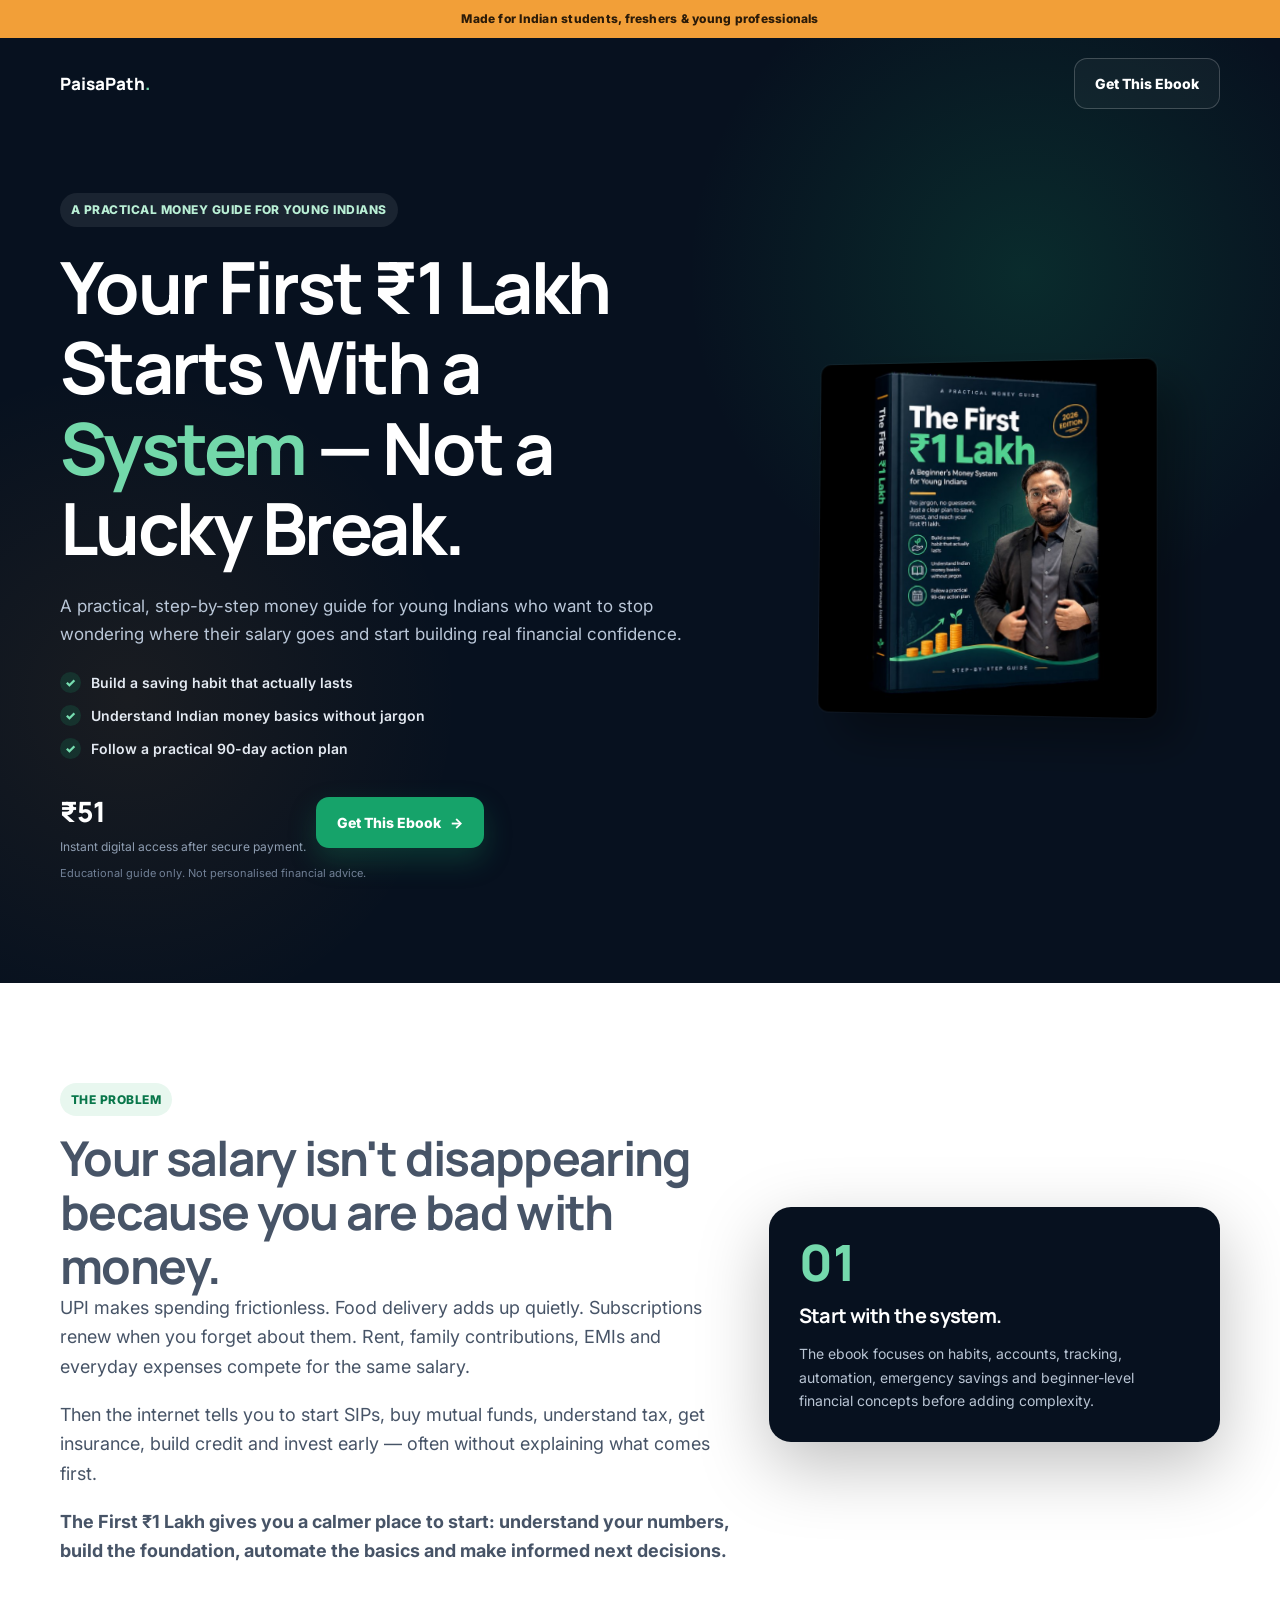
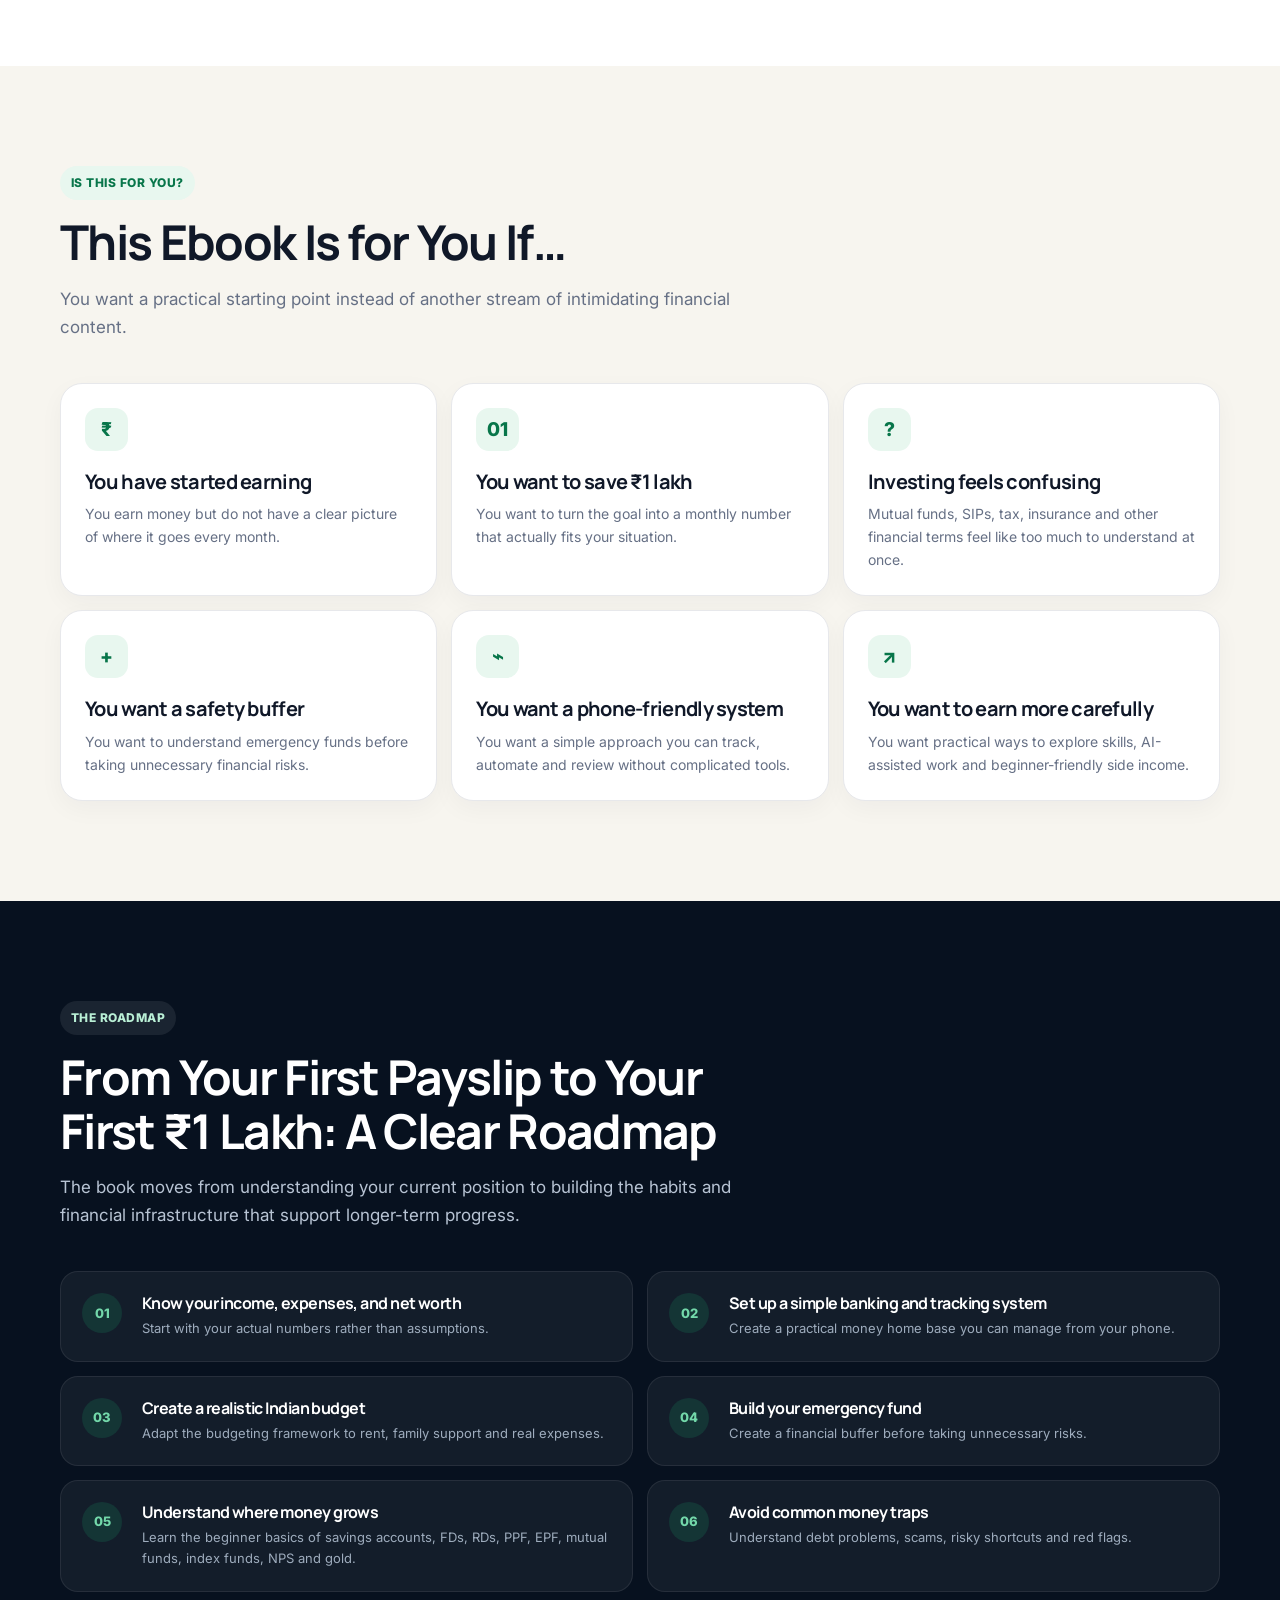
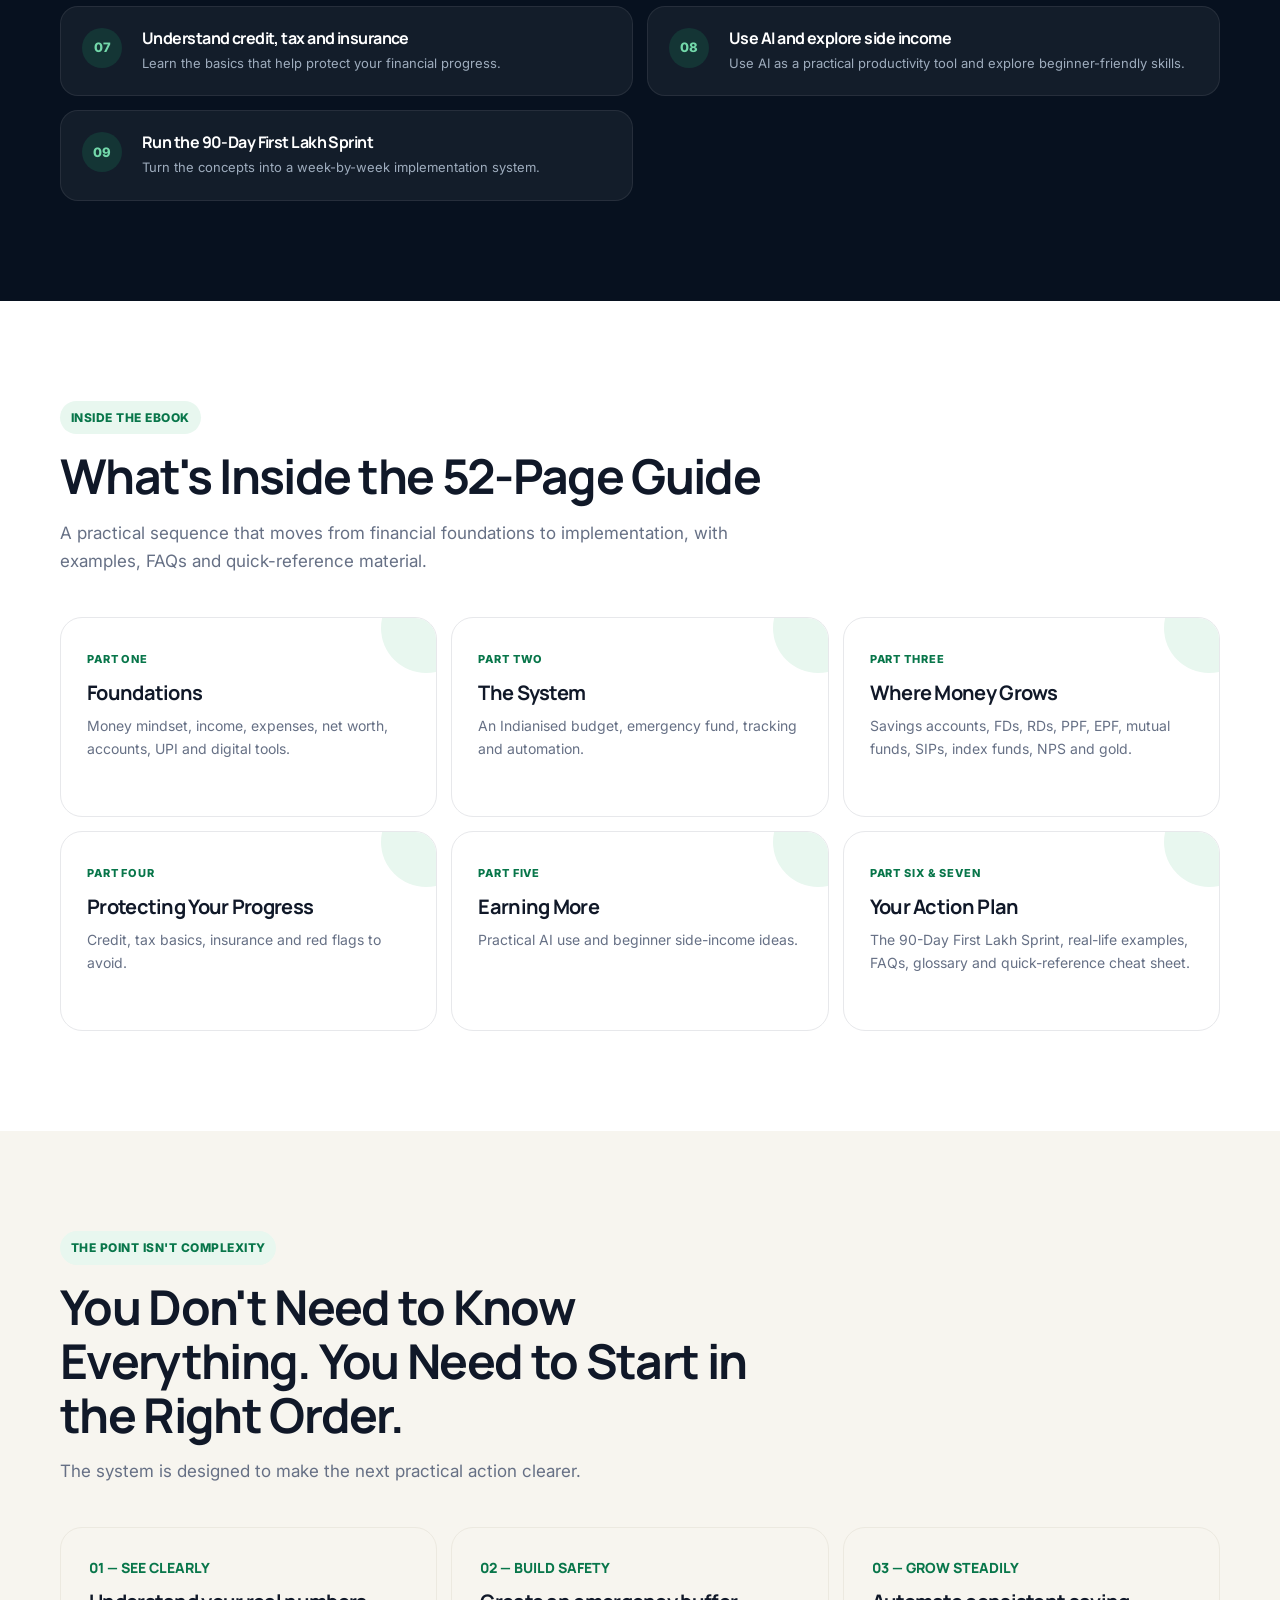
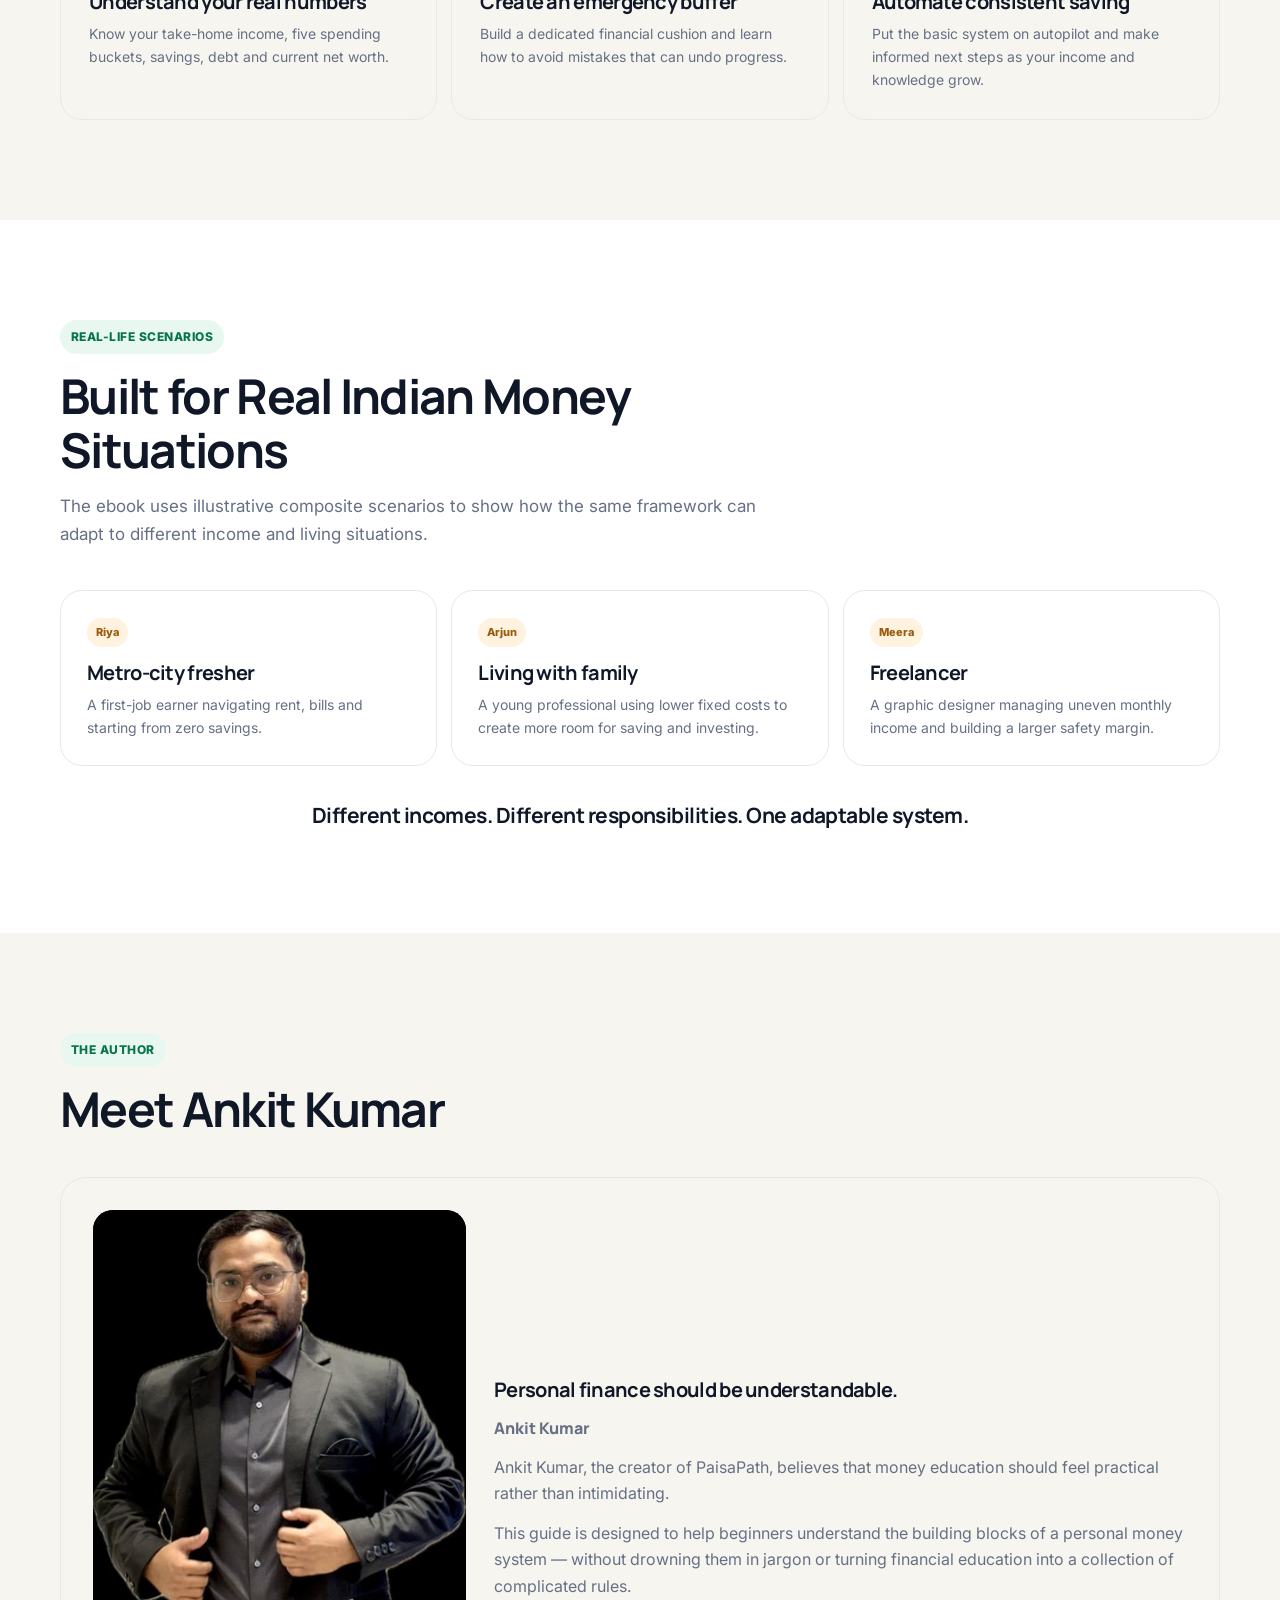
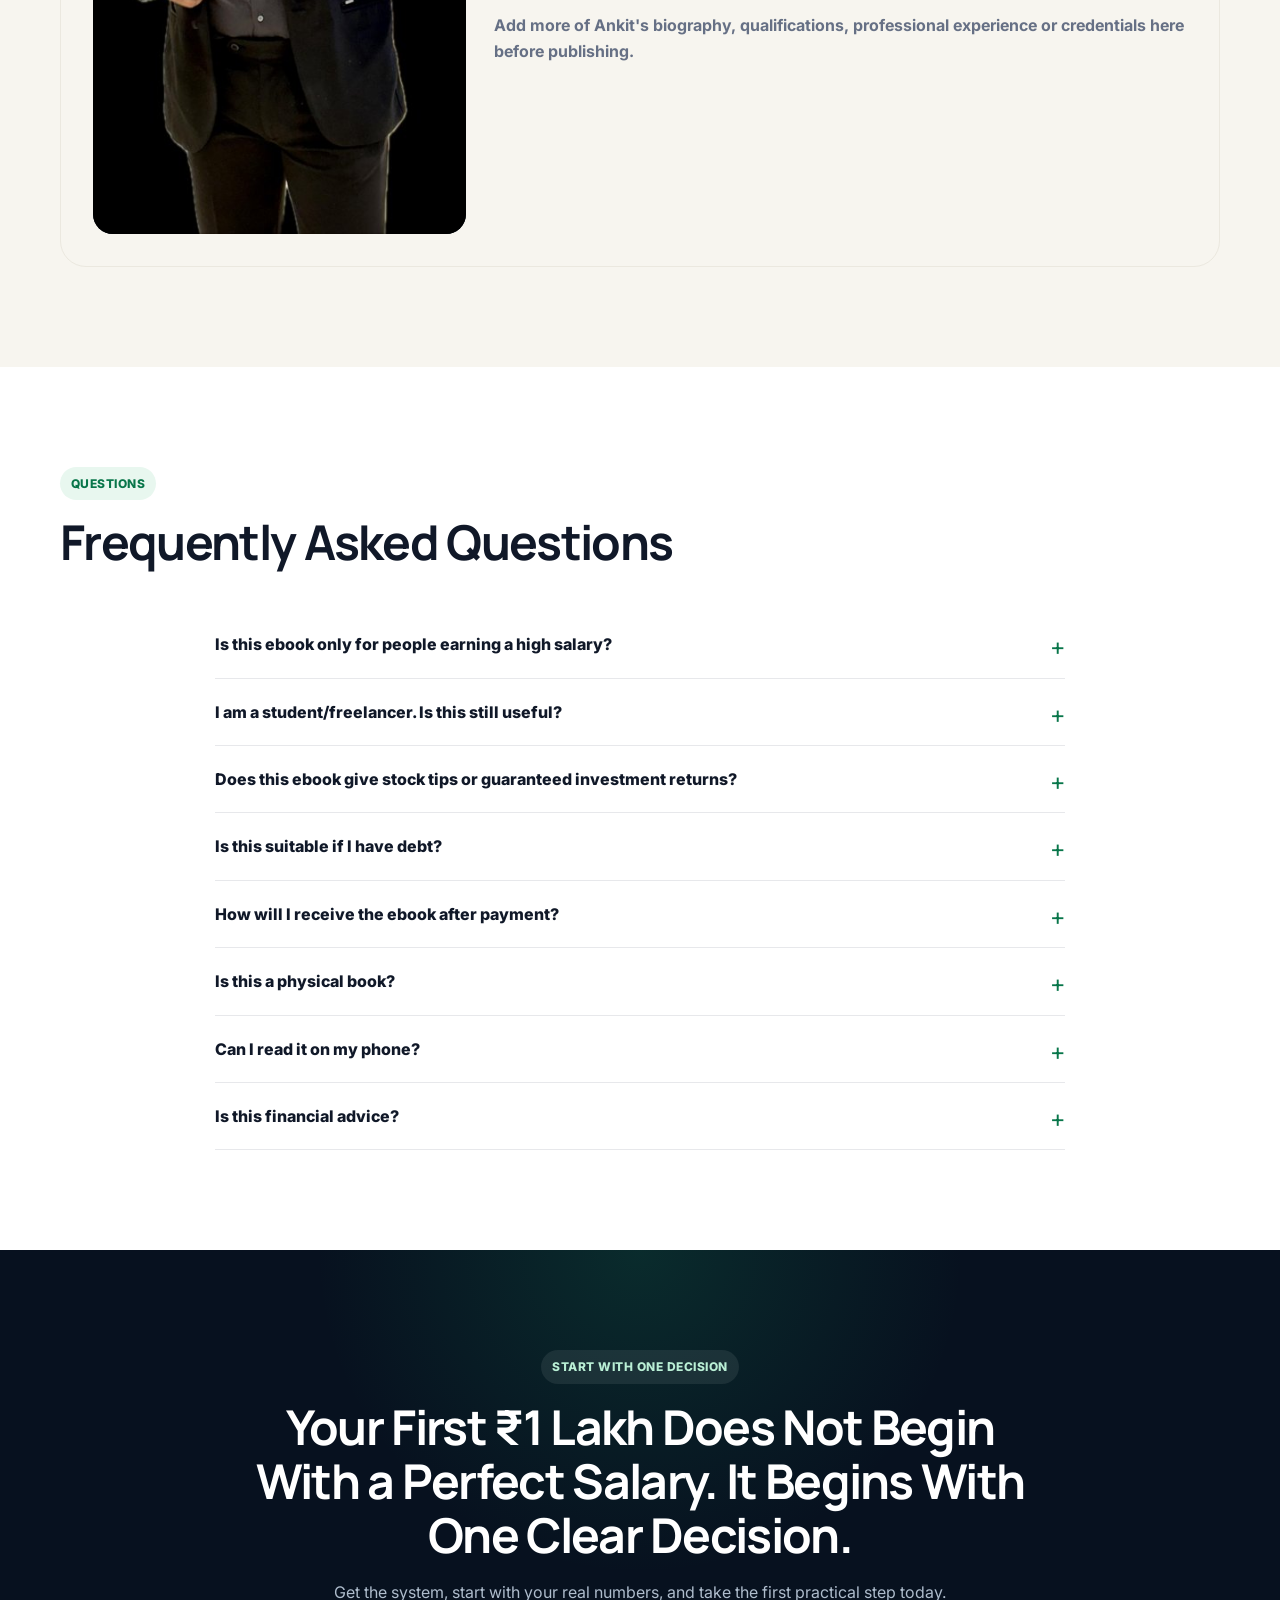
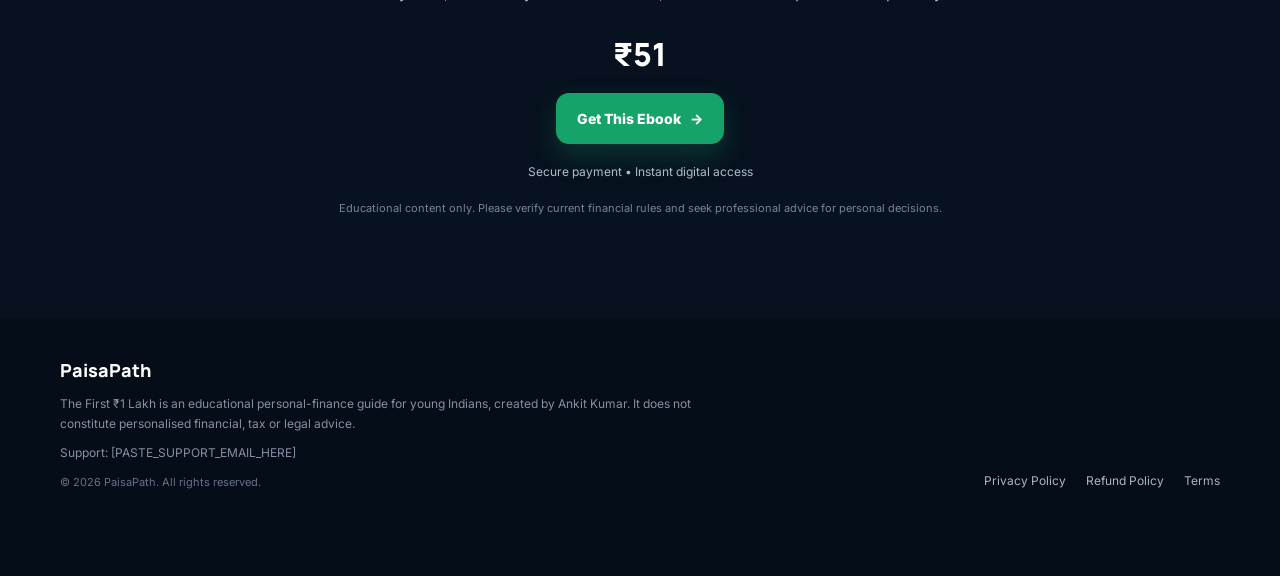
==== index.html @ a7ab6dfa "Add files via upload" ====
<!DOCTYPE html>
<html lang="en">
<head>
  <meta charset="UTF-8" />
  <meta
    name="viewport"
    content="width=device-width, initial-scale=1.0"
  />

  <title>The First ₹1 Lakh — A Beginner's Money System for Young Indians</title>

  <meta
    name="description"
    content="The First ₹1 Lakh is a practical beginner-friendly money guide for young Indians who want a clearer system for saving, investing, protecting and growing their money."
  />

  <meta name="theme-color" content="#07111f" />

  <!-- Google Fonts -->
  <link rel="preconnect" href="https://fonts.googleapis.com">
  <link rel="preconnect" href="https://fonts.gstatic.com" crossorigin>
  <link
    href="https://fonts.googleapis.com/css2?family=Inter:wght@400;500;600;700;800&family=Manrope:wght@600;700;800&display=swap"
    rel="stylesheet"
  />

  <style>
    :root {
      --navy: #07111f;
      --navy-2: #0c192b;
      --navy-3: #12233a;
      --ink: #101828;
      --muted: #667085;
      --soft: #f7f5ef;
      --white: #ffffff;
      --green: #16a36a;
      --green-dark: #08764a;
      --green-soft: #e8f7ef;
      --saffron: #f29f38;
      --saffron-soft: #fff2df;
      --border: #e7e8eb;
      --shadow: 0 18px 55px rgba(7, 17, 31, 0.12);
      --shadow-dark: 0 24px 70px rgba(0, 0, 0, 0.25);
      --radius: 22px;
      --max: 1160px;
    }

    * {
      box-sizing: border-box;
      margin: 0;
      padding: 0;
    }

    html {
      scroll-behavior: smooth;
    }

    body {
      font-family: "Inter", sans-serif;
      color: var(--ink);
      background: var(--white);
      line-height: 1.65;
      overflow-x: hidden;
    }

    img {
      max-width: 100%;
      display: block;
    }

    a {
      color: inherit;
      text-decoration: none;
    }

    button,
    a {
      -webkit-tap-highlight-color: transparent;
    }

    .container {
      width: min(calc(100% - 36px), var(--max));
      margin-inline: auto;
    }

    .section {
      padding: 76px 0;
    }

    .section-soft {
      background: var(--soft);
    }

    .section-dark {
      background: var(--navy);
      color: var(--white);
    }

    .eyebrow {
      display: inline-flex;
      align-items: center;
      gap: 8px;
      padding: 7px 11px;
      border-radius: 999px;
      background: var(--green-soft);
      color: var(--green-dark);
      font-size: 12px;
      font-weight: 800;
      letter-spacing: 0.04em;
      text-transform: uppercase;
    }

    .eyebrow-dark {
      background: rgba(255, 255, 255, 0.08);
      color: #b9efd5;
    }

    h1,
    h2,
    h3,
    h4 {
      font-family: "Manrope", sans-serif;
      letter-spacing: -0.035em;
      line-height: 1.12;
    }

    h2 {
      font-size: clamp(30px, 5vw, 48px);
      margin-top: 15px;
    }

    h3 {
      font-size: 20px;
    }

    .section-intro {
      max-width: 700px;
      margin-bottom: 42px;
    }

    .section-intro p {
      color: var(--muted);
      margin-top: 16px;
      font-size: 17px;
    }

    .dark-copy {
      color: #b8c4d4 !important;
    }

    /* Announcement */

    .announcement {
      background: var(--saffron);
      color: #2b1b09;
      text-align: center;
      padding: 9px 18px;
      font-size: 12px;
      font-weight: 800;
      letter-spacing: 0.02em;
    }

    /* Navigation */

    .nav {
      position: absolute;
      top: 38px;
      left: 0;
      width: 100%;
      z-index: 10;
      padding: 20px 0;
    }

    .nav-inner {
      display: flex;
      align-items: center;
      justify-content: space-between;
      gap: 20px;
    }

    .brand {
      color: white;
      font-family: "Manrope", sans-serif;
      font-weight: 800;
      font-size: 17px;
    }

    .brand span {
      color: #72d8aa;
    }

    .nav-cta {
      display: none;
    }

    /* Buttons */

    .btn {
      min-height: 50px;
      display: inline-flex;
      align-items: center;
      justify-content: center;
      gap: 9px;
      padding: 13px 20px;
      border-radius: 13px;
      border: 1px solid transparent;
      font-size: 14px;
      font-weight: 800;
      transition:
        transform 0.2s ease,
        box-shadow 0.2s ease,
        background 0.2s ease;
      cursor: pointer;
    }

    .btn:hover {
      transform: translateY(-2px);
    }

    .btn-primary {
      background: var(--green);
      color: white;
      box-shadow: 0 12px 28px rgba(22, 163, 106, 0.25);
    }

    .btn-primary:hover {
      background: #128e5c;
    }

    .btn-light {
      background: white;
      color: var(--navy);
    }

    .btn-light:hover {
      box-shadow: 0 12px 30px rgba(0, 0, 0, 0.12);
    }

    .btn-outline-light {
      border-color: rgba(255, 255, 255, 0.2);
      color: white;
      background: rgba(255, 255, 255, 0.04);
    }

    /* Hero */

    .hero {
      position: relative;
      overflow: hidden;
      background:
        radial-gradient(circle at 80% 25%, rgba(22, 163, 106, 0.18), transparent 27%),
        radial-gradient(circle at 10% 70%, rgba(242, 159, 56, 0.08), transparent 25%),
        var(--navy);
      color: white;
      padding: 132px 0 72px;
    }

    .hero-grid {
      display: grid;
      gap: 52px;
      align-items: center;
    }

    .hero-copy h1 {
      font-size: clamp(40px, 10vw, 72px);
      max-width: 760px;
      margin-top: 20px;
    }

    .hero-copy h1 span {
      color: #73d8aa;
    }

    .hero-sub {
      color: #bac7d8;
      font-size: 17px;
      max-width: 650px;
      margin: 23px 0;
    }

    .hero-bullets {
      display: grid;
      gap: 10px;
      margin: 22px 0 28px;
      list-style: none;
    }

    .hero-bullets li {
      display: flex;
      align-items: center;
      gap: 10px;
      color: #e4eaf2;
      font-size: 14px;
      font-weight: 600;
    }

    .check {
      width: 21px;
      height: 21px;
      flex: 0 0 21px;
      display: grid;
      place-items: center;
      border-radius: 50%;
      background: rgba(22, 163, 106, 0.18);
      color: #76ddb0;
      font-size: 12px;
      font-weight: 900;
    }

    .hero-action {
      display: flex;
      flex-direction: column;
      align-items: flex-start;
      gap: 10px;
    }

    .price {
      font-family: "Manrope", sans-serif;
      font-size: 28px;
      font-weight: 800;
      margin-bottom: 2px;
    }

    .trust {
      color: #8f9eb2;
      font-size: 12px;
    }

    .disclaimer-mini {
      color: #718096;
      font-size: 11px;
      margin-top: 8px;
    }

    /* Book */

    .book-wrap {
      display: flex;
      justify-content: center;
      perspective: 1200px;
    }

    .book-cover-img {
      width: min(300px, 74vw);
      border-radius: 10px;
      box-shadow:
        22px 25px 45px rgba(0, 0, 0, 0.35),
        0 0 0 1px rgba(255, 255, 255, 0.04);
      transform: rotateY(-8deg) rotateX(2deg);
    }

    /* Problem */

    .problem-grid {
      display: grid;
      gap: 32px;
    }

    .problem-copy {
      font-size: 18px;
      color: #475467;
    }

    .problem-copy p + p {
      margin-top: 18px;
    }

    .highlight-card {
      background: var(--navy);
      color: white;
      padding: 30px;
      border-radius: var(--radius);
      box-shadow: var(--shadow-dark);
    }

    .highlight-card .number {
      font-size: 50px;
      line-height: 1;
      font-family: "Manrope", sans-serif;
      color: #74d9ac;
      font-weight: 800;
    }

    .highlight-card p {
      color: #b9c5d4;
      margin-top: 15px;
      font-size: 14px;
    }

    /* Cards */

    .cards {
      display: grid;
      gap: 14px;
    }

    .card {
      background: white;
      border: 1px solid var(--border);
      border-radius: var(--radius);
      padding: 24px;
      box-shadow: 0 8px 25px rgba(16, 24, 40, 0.04);
    }

    .card-icon {
      width: 43px;
      height: 43px;
      display: grid;
      place-items: center;
      border-radius: 13px;
      background: var(--green-soft);
      color: var(--green-dark);
      font-size: 19px;
      font-weight: 800;
      margin-bottom: 20px;
    }

    .card p {
      color: var(--muted);
      margin-top: 9px;
      font-size: 14px;
    }

    /* Roadmap */

    .roadmap {
      position: relative;
      display: grid;
      gap: 14px;
    }

    .roadmap-item {
      position: relative;
      display: grid;
      grid-template-columns: 44px 1fr;
      gap: 16px;
      padding: 21px;
      background: rgba(255, 255, 255, 0.05);
      border: 1px solid rgba(255, 255, 255, 0.08);
      border-radius: 18px;
    }

    .roadmap-number {
      width: 40px;
      height: 40px;
      display: grid;
      place-items: center;
      border-radius: 50%;
      background: rgba(22, 163, 106, 0.18);
      color: #73d8aa;
      font-weight: 800;
      font-size: 13px;
    }

    .roadmap-item h3 {
      font-size: 16px;
      color: white;
      margin-top: 2px;
    }

    .roadmap-item p {
      color: #9eacbd;
      font-size: 13px;
      margin-top: 5px;
    }

    /* Inside ebook */

    .inside-grid {
      display: grid;
      gap: 14px;
    }

    .chapter-card {
      position: relative;
      overflow: hidden;
      background: white;
      border: 1px solid var(--border);
      padding: 26px;
      border-radius: var(--radius);
      min-height: 200px;
    }

    .chapter-card::before {
      content: "";
      position: absolute;
      width: 90px;
      height: 90px;
      right: -35px;
      top: -35px;
      border-radius: 50%;
      background: var(--green-soft);
    }

    .chapter-label {
      position: relative;
      color: var(--green-dark);
      font-size: 11px;
      font-weight: 800;
      text-transform: uppercase;
      letter-spacing: 0.08em;
    }

    .chapter-card h3 {
      position: relative;
      margin-top: 11px;
    }

    .chapter-card p {
      position: relative;
      color: var(--muted);
      font-size: 14px;
      margin-top: 10px;
    }

    /* Outcome */

    .outcomes {
      display: grid;
      gap: 14px;
    }

    .outcome {
      padding: 28px;
      border-radius: var(--radius);
      background: var(--soft);
      border: 1px solid #ece9e0;
    }

    .outcome-number {
      font-family: "Manrope", sans-serif;
      font-size: 14px;
      color: var(--green-dark);
      font-weight: 800;
    }

    .outcome h3 {
      margin-top: 12px;
    }

    .outcome p {
      color: var(--muted);
      font-size: 14px;
      margin-top: 8px;
    }

    /* Scenarios */

    .scenario-grid {
      display: grid;
      gap: 14px;
    }

    .scenario {
      border: 1px solid var(--border);
      border-radius: var(--radius);
      padding: 26px;
      background: white;
    }

    .scenario-tag {
      display: inline-block;
      background: var(--saffron-soft);
      color: #9b5b0d;
      padding: 5px 9px;
      border-radius: 999px;
      font-size: 11px;
      font-weight: 800;
    }

    .scenario h3 {
      margin-top: 15px;
    }

    .scenario p {
      color: var(--muted);
      font-size: 14px;
      margin-top: 9px;
    }

    .scenario-note {
      margin-top: 32px;
      text-align: center;
      font-family: "Manrope", sans-serif;
      font-size: 21px;
      font-weight: 700;
      letter-spacing: -0.025em;
    }

    /* Author */

    .author-box {
      display: grid;
      gap: 28px;
      padding: 32px;
      border-radius: 26px;
      background: var(--soft);
      border: 1px solid #ebe8df;
    }

    .author-photo-wrap {
      min-height: 210px;
      border-radius: 20px;
      overflow: hidden;
      background: var(--navy);
      display: flex;
      align-items: flex-end;
      justify-content: center;
    }

    .author-photo-wrap img {
      width: 100%;
      height: 100%;
      object-fit: cover;
      object-position: top center;
    }

    .author-copy p {
      color: var(--muted);
      margin-top: 13px;
    }

    .author-name {
      font-family: "Manrope", sans-serif;
      font-weight: 800;
      color: var(--ink);
      margin-top: 4px;
    }

    /* FAQ */

    .faq {
      max-width: 850px;
      margin-inline: auto;
    }

    details {
      border-bottom: 1px solid var(--border);
      padding: 20px 0;
    }

    summary {
      cursor: pointer;
      list-style: none;
      font-weight: 800;
      padding-right: 30px;
      position: relative;
    }

    summary::-webkit-details-marker {
      display: none;
    }

    summary::after {
      content: "+";
      position: absolute;
      right: 0;
      top: -4px;
      font-size: 24px;
      color: var(--green-dark);
      font-weight: 400;
    }

    details[open] summary::after {
      content: "−";
    }

    details p {
      color: var(--muted);
      font-size: 14px;
      padding-top: 11px;
      max-width: 750px;
    }

    /* CTA */

    .final-cta {
      text-align: center;
      background:
        radial-gradient(circle at 50% 0%, rgba(22, 163, 106, 0.18), transparent 35%),
        var(--navy);
      color: white;
    }

    .final-cta h2 {
      max-width: 800px;
      margin: 16px auto 0;
    }

    .final-cta p {
      max-width: 650px;
      margin: 18px auto;
      color: #aebccc;
    }

    .final-price {
      font-family: "Manrope", sans-serif;
      font-size: 32px;
      font-weight: 800;
      margin: 22px 0 12px;
    }

    .final-disclaimer {
      max-width: 620px;
      margin: 14px auto 0 !important;
      font-size: 11px !important;
      color: #75869a !important;
    }

    /* Footer */

    footer {
      background: #050d18;
      color: white;
      padding: 38px 0 85px;
    }

    .footer-grid {
      display: grid;
      gap: 25px;
    }

    .footer-brand {
      font-family: "Manrope", sans-serif;
      font-weight: 800;
      font-size: 18px;
    }

    .footer-text {
      color: #8391a2;
      font-size: 12px;
      max-width: 650px;
      margin-top: 9px;
    }

    .footer-links {
      display: flex;
      flex-wrap: wrap;
      gap: 14px 20px;
      font-size: 12px;
      color: #a9b5c3;
    }

    .footer-links a:hover {
      color: white;
    }

    .copyright {
      color: #657386;
      font-size: 11px;
      margin-top: 10px;
    }

    /* Sticky mobile CTA */

    .mobile-cta {
      position: fixed;
      left: 12px;
      right: 12px;
      bottom: 12px;
      z-index: 100;
      display: block;
      padding: 12px;
      background: rgba(7, 17, 31, 0.92);
      backdrop-filter: blur(14px);
      border: 1px solid rgba(255,255,255,0.1);
      border-radius: 17px;
    }

    .mobile-cta .btn {
      width: 100%;
    }

    /* Reveal */

    .reveal {
      opacity: 0;
      transform: translateY(18px);
      transition:
        opacity 0.6s ease,
        transform 0.6s ease;
    }

    .reveal.visible {
      opacity: 1;
      transform: translateY(0);
    }

    /* Desktop */

    @media (min-width: 700px) {
      .container {
        width: min(calc(100% - 64px), var(--max));
      }

      .section {
        padding: 100px 0;
      }

      .nav-cta {
        display: inline-flex;
      }

      .hero {
        padding: 155px 0 100px;
      }

      .hero-grid {
        grid-template-columns: 1.15fr 0.85fr;
      }

      .hero-action {
        flex-direction: row;
        align-items: center;
        flex-wrap: wrap;
      }

      .book-cover-img {
        width: 340px;
      }

      .problem-grid {
        grid-template-columns: 1.2fr 0.8fr;
        align-items: center;
      }

      .cards {
        grid-template-columns: repeat(2, 1fr);
      }

      .roadmap {
        grid-template-columns: repeat(2, 1fr);
      }

      .inside-grid {
        grid-template-columns: repeat(2, 1fr);
      }

      .outcomes {
        grid-template-columns: repeat(3, 1fr);
      }

      .scenario-grid {
        grid-template-columns: repeat(3, 1fr);
      }

      .author-box {
        grid-template-columns: 0.7fr 1.3fr;
        align-items: center;
      }

      .footer-grid {
        grid-template-columns: 1fr auto;
        align-items: end;
      }

      .mobile-cta {
        display: none;
      }
    }

    @media (min-width: 1000px) {
      .cards {
        grid-template-columns: repeat(3, 1fr);
      }

      .inside-grid {
        grid-template-columns: repeat(3, 1fr);
      }

      .roadmap {
        grid-template-columns: repeat(2, 1fr);
      }
    }

    @media (prefers-reduced-motion: reduce) {
      html {
        scroll-behavior: auto;
      }

      .reveal {
        opacity: 1;
        transform: none;
        transition: none;
      }

      .btn {
        transition: none;
      }
    }
  </style>
</head>

<body>

  <!-- =========================================================
       IMPORTANT PLACEHOLDERS TO REPLACE BEFORE PUBLISHING

       PAYMENT URL:
       [PASTE_PAYMENT_GATEWAY_LINK_HERE]

       SECURE EBOOK DOWNLOAD URL:
       [PASTE_SECURE_EBOOK_DOWNLOAD_LINK_HERE]

       SUPPORT EMAIL:
       [PASTE_SUPPORT_EMAIL_HERE]

       THANK-YOU PAGE URL:
       [PASTE_YOUR_THANK_YOU_PAGE_URL_HERE]

       Configure the payment gateway's successful-payment redirect
       to [PASTE_YOUR_THANK_YOU_PAGE_URL_HERE].
       ========================================================= -->

  <!-- Announcement -->
  <div class="announcement">
    Made for Indian students, freshers &amp; young professionals
  </div>

  <!-- Navigation -->
  <nav class="nav">
    <div class="container nav-inner">
      <a href="#" class="brand">
        PaisaPath<span>.</span>
      </a>

      <!-- Same-tab payment link -->
      <a
        class="btn btn-outline-light nav-cta"
        href="[PASTE_PAYMENT_GATEWAY_LINK_HERE]"
      >
        Get This Ebook
      </a>
    </div>
  </nav>

  <!-- HERO -->
  <header class="hero">
    <div class="container hero-grid">

      <div class="hero-copy reveal">
        <span class="eyebrow eyebrow-dark">
          A practical money guide for young Indians
        </span>

        <h1>
          Your First ₹1 Lakh Starts With a
          <span>System</span> — Not a Lucky Break.
        </h1>

        <p class="hero-sub">
          A practical, step-by-step money guide for young Indians who want
          to stop wondering where their salary goes and start building real
          financial confidence.
        </p>

        <ul class="hero-bullets">
          <li>
            <span class="check">✓</span>
            Build a saving habit that actually lasts
          </li>
          <li>
            <span class="check">✓</span>
            Understand Indian money basics without jargon
          </li>
          <li>
            <span class="check">✓</span>
            Follow a practical 90-day action plan
          </li>
        </ul>

        <div class="hero-action">
          <div>
            <div class="price">₹51</div>
            <div class="trust">Instant digital access after secure payment.</div>
          </div>

          <!-- PAYMENT CTA -->
          <a
            class="btn btn-primary"
            href="[PASTE_PAYMENT_GATEWAY_LINK_HERE]"
          >
            Get This Ebook
            <span>→</span>
          </a>
        </div>

        <p class="disclaimer-mini">
          Educational guide only. Not personalised financial advice.
        </p>
      </div>

      <!-- BOOK COVER IMAGE -->
      <div class="book-wrap reveal">
        <img
          class="book-cover-img"
          src="[data-uri]"
          alt="The First ₹1 Lakh — A Beginner's Money System for Young Indians, book cover by Ankit Kumar"
        />
      </div>

    </div>
  </header>

  <!-- PROBLEM -->
  <section class="section">
    <div class="container problem-grid">

      <div class="problem-copy reveal">
        <span class="eyebrow">The problem</span>

        <h2>
          Your salary isn't disappearing because you are bad with money.
        </h2>

        <p>
          UPI makes spending frictionless. Food delivery adds up quietly.
          Subscriptions renew when you forget about them. Rent, family
          contributions, EMIs and everyday expenses compete for the same
          salary.
        </p>

        <p>
          Then the internet tells you to start SIPs, buy mutual funds,
          understand tax, get insurance, build credit and invest early —
          often without explaining what comes first.
        </p>

        <p>
          <strong>
            The First ₹1 Lakh gives you a calmer place to start:
            understand your numbers, build the foundation, automate the
            basics and make informed next decisions.
          </strong>
        </p>
      </div>

      <div class="highlight-card reveal">
        <div class="number">01</div>
        <h3 style="margin-top:18px;">
          Start with the system.
        </h3>
        <p>
          The ebook focuses on habits, accounts, tracking, automation,
          emergency savings and beginner-level financial concepts before
          adding complexity.
        </p>
      </div>

    </div>
  </section>

  <!-- THIS EBOOK IS FOR YOU -->
  <section class="section section-soft">
    <div class="container">

      <div class="section-intro reveal">
        <span class="eyebrow">Is this for you?</span>
        <h2>This Ebook Is for You If…</h2>
        <p>
          You want a practical starting point instead of another stream of
          intimidating financial content.
        </p>
      </div>

      <div class="cards">

        <article class="card reveal">
          <div class="card-icon">₹</div>
          <h3>You have started earning</h3>
          <p>
            You earn money but do not have a clear picture of where it goes
            every month.
          </p>
        </article>

        <article class="card reveal">
          <div class="card-icon">01</div>
          <h3>You want to save ₹1 lakh</h3>
          <p>
            You want to turn the goal into a monthly number that actually
            fits your situation.
          </p>
        </article>

        <article class="card reveal">
          <div class="card-icon">?</div>
          <h3>Investing feels confusing</h3>
          <p>
            Mutual funds, SIPs, tax, insurance and other financial terms
            feel like too much to understand at once.
          </p>
        </article>

        <article class="card reveal">
          <div class="card-icon">+</div>
          <h3>You want a safety buffer</h3>
          <p>
            You want to understand emergency funds before taking unnecessary
            financial risks.
          </p>
        </article>

        <article class="card reveal">
          <div class="card-icon">⌁</div>
          <h3>You want a phone-friendly system</h3>
          <p>
            You want a simple approach you can track, automate and review
            without complicated tools.
          </p>
        </article>

        <article class="card reveal">
          <div class="card-icon">↗</div>
          <h3>You want to earn more carefully</h3>
          <p>
            You want practical ways to explore skills, AI-assisted work and
            beginner-friendly side income.
          </p>
        </article>

      </div>
    </div>
  </section>

  <!-- ROADMAP -->
  <section class="section section-dark">
    <div class="container">

      <div class="section-intro reveal">
        <span class="eyebrow eyebrow-dark">The roadmap</span>

        <h2>
          From Your First Payslip to Your First ₹1 Lakh:
          A Clear Roadmap
        </h2>

        <p class="dark-copy">
          The book moves from understanding your current position to
          building the habits and financial infrastructure that support
          longer-term progress.
        </p>
      </div>

      <div class="roadmap">

        <article class="roadmap-item reveal">
          <div class="roadmap-number">01</div>
          <div>
            <h3>Know your income, expenses, and net worth</h3>
            <p>Start with your actual numbers rather than assumptions.</p>
          </div>
        </article>

        <article class="roadmap-item reveal">
          <div class="roadmap-number">02</div>
          <div>
            <h3>Set up a simple banking and tracking system</h3>
            <p>Create a practical money home base you can manage from your phone.</p>
          </div>
        </article>

        <article class="roadmap-item reveal">
          <div class="roadmap-number">03</div>
          <div>
            <h3>Create a realistic Indian budget</h3>
            <p>Adapt the budgeting framework to rent, family support and real expenses.</p>
          </div>
        </article>

        <article class="roadmap-item reveal">
          <div class="roadmap-number">04</div>
          <div>
            <h3>Build your emergency fund</h3>
            <p>Create a financial buffer before taking unnecessary risks.</p>
          </div>
        </article>

        <article class="roadmap-item reveal">
          <div class="roadmap-number">05</div>
          <div>
            <h3>Understand where money grows</h3>
            <p>
              Learn the beginner basics of savings accounts, FDs, RDs,
              PPF, EPF, mutual funds, index funds, NPS and gold.
            </p>
          </div>
        </article>

        <article class="roadmap-item reveal">
          <div class="roadmap-number">06</div>
          <div>
            <h3>Avoid common money traps</h3>
            <p>Understand debt problems, scams, risky shortcuts and red flags.</p>
          </div>
        </article>

        <article class="roadmap-item reveal">
          <div class="roadmap-number">07</div>
          <div>
            <h3>Understand credit, tax and insurance</h3>
            <p>Learn the basics that help protect your financial progress.</p>
          </div>
        </article>

        <article class="roadmap-item reveal">
          <div class="roadmap-number">08</div>
          <div>
            <h3>Use AI and explore side income</h3>
            <p>Use AI as a practical productivity tool and explore beginner-friendly skills.</p>
          </div>
        </article>

        <article class="roadmap-item reveal">
          <div class="roadmap-number">09</div>
          <div>
            <h3>Run the 90-Day First Lakh Sprint</h3>
            <p>Turn the concepts into a week-by-week implementation system.</p>
          </div>
        </article>

      </div>
    </div>
  </section>

  <!-- INSIDE -->
  <section class="section">
    <div class="container">

      <div class="section-intro reveal">
        <span class="eyebrow">Inside the ebook</span>
        <h2>What's Inside the 52-Page Guide</h2>
        <p>
          A practical sequence that moves from financial foundations to
          implementation, with examples, FAQs and quick-reference material.
        </p>
      </div>

      <div class="inside-grid">

        <article class="chapter-card reveal">
          <span class="chapter-label">Part One</span>
          <h3>Foundations</h3>
          <p>
            Money mindset, income, expenses, net worth, accounts, UPI and
            digital tools.
          </p>
        </article>

        <article class="chapter-card reveal">
          <span class="chapter-label">Part Two</span>
          <h3>The System</h3>
          <p>
            An Indianised budget, emergency fund, tracking and automation.
          </p>
        </article>

        <article class="chapter-card reveal">
          <span class="chapter-label">Part Three</span>
          <h3>Where Money Grows</h3>
          <p>
            Savings accounts, FDs, RDs, PPF, EPF, mutual funds, SIPs,
            index funds, NPS and gold.
          </p>
        </article>

        <article class="chapter-card reveal">
          <span class="chapter-label">Part Four</span>
          <h3>Protecting Your Progress</h3>
          <p>
            Credit, tax basics, insurance and red flags to avoid.
          </p>
        </article>

        <article class="chapter-card reveal">
          <span class="chapter-label">Part Five</span>
          <h3>Earning More</h3>
          <p>
            Practical AI use and beginner side-income ideas.
          </p>
        </article>

        <article class="chapter-card reveal">
          <span class="chapter-label">Part Six &amp; Seven</span>
          <h3>Your Action Plan</h3>
          <p>
            The 90-Day First Lakh Sprint, real-life examples, FAQs,
            glossary and quick-reference cheat sheet.
          </p>
        </article>

      </div>
    </div>
  </section>

  <!-- OUTCOMES -->
  <section class="section section-soft">
    <div class="container">

      <div class="section-intro reveal">
        <span class="eyebrow">The point isn't complexity</span>

        <h2>
          You Don't Need to Know Everything.
          You Need to Start in the Right Order.
        </h2>

        <p>
          The system is designed to make the next practical action clearer.
        </p>
      </div>

      <div class="outcomes">

        <article class="outcome reveal">
          <div class="outcome-number">01 — SEE CLEARLY</div>
          <h3>Understand your real numbers</h3>
          <p>
            Know your take-home income, five spending buckets, savings,
            debt and current net worth.
          </p>
        </article>

        <article class="outcome reveal">
          <div class="outcome-number">02 — BUILD SAFETY</div>
          <h3>Create an emergency buffer</h3>
          <p>
            Build a dedicated financial cushion and learn how to avoid
            mistakes that can undo progress.
          </p>
        </article>

        <article class="outcome reveal">
          <div class="outcome-number">03 — GROW STEADILY</div>
          <h3>Automate consistent saving</h3>
          <p>
            Put the basic system on autopilot and make informed next steps
            as your income and knowledge grow.
          </p>
        </article>

      </div>
    </div>
  </section>

  <!-- SCENARIOS -->
  <section class="section">
    <div class="container">

      <div class="section-intro reveal">
        <span class="eyebrow">Real-life scenarios</span>

        <h2>Built for Real Indian Money Situations</h2>

        <p>
          The ebook uses illustrative composite scenarios to show how the
          same framework can adapt to different income and living situations.
        </p>
      </div>

      <div class="scenario-grid">

        <article class="scenario reveal">
          <span class="scenario-tag">Riya</span>
          <h3>Metro-city fresher</h3>
          <p>
            A first-job earner navigating rent, bills and starting from
            zero savings.
          </p>
        </article>

        <article class="scenario reveal">
          <span class="scenario-tag">Arjun</span>
          <h3>Living with family</h3>
          <p>
            A young professional using lower fixed costs to create more
            room for saving and investing.
          </p>
        </article>

        <article class="scenario reveal">
          <span class="scenario-tag">Meera</span>
          <h3>Freelancer</h3>
          <p>
            A graphic designer managing uneven monthly income and building
            a larger safety margin.
          </p>
        </article>

      </div>

      <p class="scenario-note reveal">
        Different incomes. Different responsibilities. One adaptable system.
      </p>

    </div>
  </section>

  <!-- AUTHOR -->
  <section class="section section-soft">
    <div class="container">

      <div class="section-intro reveal">
        <span class="eyebrow">The author</span>
        <h2>Meet Ankit Kumar</h2>
      </div>

      <div class="author-box reveal">

        <div class="author-photo-wrap">
          <img
            src="[data-uri]"
            alt="Ankit Kumar, author of The First ₹1 Lakh"
          />
        </div>

        <div class="author-copy">
          <h3>Personal finance should be understandable.</h3>

          <p class="author-name">Ankit Kumar</p>

          <p>
            Ankit Kumar, the creator of PaisaPath, believes that money
            education should feel practical rather than intimidating.
          </p>

          <p>
            This guide is designed to help beginners understand the
            building blocks of a personal money system — without drowning
            them in jargon or turning financial education into a collection
            of complicated rules.
          </p>

          <p>
            <strong>
              Add more of Ankit's biography, qualifications,
              professional experience or credentials here before publishing.
            </strong>
          </p>
        </div>

      </div>
    </div>
  </section>

  <!-- FAQ -->
  <section class="section">
    <div class="container">

      <div class="section-intro reveal">
        <span class="eyebrow">Questions</span>
        <h2>Frequently Asked Questions</h2>
      </div>

      <div class="faq">

        <details class="reveal">
          <summary>
            Is this ebook only for people earning a high salary?
          </summary>
          <p>
            No. The framework is designed around your actual income and
            circumstances. The book uses different examples and explains
            that the amounts are illustrative rather than mandatory.
          </p>
        </details>

        <details class="reveal">
          <summary>
            I am a student/freelancer. Is this still useful?
          </summary>
          <p>
            Yes. The guide covers variable income and situations where you
            are still building your financial foundation. Freelancers are
            specifically addressed in the emergency-fund and worked-example
            sections.
          </p>
        </details>

        <details class="reveal">
          <summary>
            Does this ebook give stock tips or guaranteed investment returns?
          </summary>
          <p>
            No. It is not a stock-tipping or guaranteed-return product.
            It explains financial concepts and common beginner options at
            an educational level. Investment returns are not guaranteed.
          </p>
        </details>

        <details class="reveal">
          <summary>
            Is this suitable if I have debt?
          </summary>
          <p>
            The book discusses debt, credit-card traps and prioritising
            high-interest debt. Your own repayment and investment decisions
            depend on your specific circumstances, interest rates and tax
            position.
          </p>
        </details>

        <details class="reveal">
          <summary>
            How will I receive the ebook after payment?
          </summary>
          <p>
            After successful payment, you will be automatically redirected
            to a thank-you page with your ebook download link.
          </p>
        </details>

        <details class="reveal">
          <summary>
            Is this a physical book?
          </summary>
          <p>
            No. This is a digital ebook. No physical copy will be shipped.
          </p>
        </details>

        <details class="reveal">
          <summary>
            Can I read it on my phone?
          </summary>
          <p>
            Yes. The ebook is provided digitally and can be saved to a
            phone, tablet or computer.
          </p>
        </details>

        <details class="reveal">
          <summary>
            Is this financial advice?
          </summary>
          <p>
            No. This ebook is educational content, not personalised
            financial, tax or legal advice. Financial rules, rates and
            scheme details can change. Verify current information through
            official sources and consult a qualified professional for
            decisions specific to your circumstances.
          </p>
        </details>

      </div>
    </div>
  </section>

  <!-- FINAL CTA -->
  <section class="section final-cta">
    <div class="container reveal">

      <span class="eyebrow eyebrow-dark">
        Start with one decision
      </span>

      <h2>
        Your First ₹1 Lakh Does Not Begin With a Perfect Salary.
        It Begins With One Clear Decision.
      </h2>

      <p>
        Get the system, start with your real numbers, and take the first
        practical step today.
      </p>

      <div class="final-price">
        ₹51
      </div>

      <!-- PAYMENT CTA -->
      <a
        class="btn btn-primary"
        href="[PASTE_PAYMENT_GATEWAY_LINK_HERE]"
      >
        Get This Ebook
        <span>→</span>
      </a>

      <p class="trust">
        Secure payment • Instant digital access
      </p>

      <p class="final-disclaimer">
        Educational content only. Please verify current financial rules
        and seek professional advice for personal decisions.
      </p>

    </div>
  </section>

  <!-- FOOTER -->
  <footer>
    <div class="container footer-grid">

      <div>
        <div class="footer-brand">
          PaisaPath
        </div>

        <p class="footer-text">
          The First ₹1 Lakh is an educational personal-finance guide for
          young Indians, created by Ankit Kumar. It does not constitute
          personalised financial, tax or legal advice.
        </p>

        <p class="footer-text">
          Support:
          <a href="mailto:[PASTE_SUPPORT_EMAIL_HERE]">
            [PASTE_SUPPORT_EMAIL_HERE]
          </a>
        </p>

        <p class="copyright">
          © <span id="year"></span> PaisaPath. All rights reserved.
        </p>
      </div>

      <div class="footer-links">
        <!-- Replace # with your actual policy URLs -->
        <a href="#">Privacy Policy</a>
        <a href="#">Refund Policy</a>
        <a href="#">Terms</a>
      </div>

    </div>
  </footer>

  <!-- Sticky mobile CTA -->
  <div class="mobile-cta">
    <!-- PAYMENT CTA -->
    <a
      class="btn btn-primary"
      href="[PASTE_PAYMENT_GATEWAY_LINK_HERE]"
    >
      Get This Ebook
      <span>→</span>
    </a>
  </div>

  <script>
    /*
      Minimal JavaScript:
      1. Current copyright year
      2. Lightweight scroll-reveal animation
    */

    document.getElementById("year").textContent =
      new Date().getFullYear();

    const revealElements =
      document.querySelectorAll(".reveal");

    if ("IntersectionObserver" in window) {
      const observer = new IntersectionObserver(
        (entries, obs) => {
          entries.forEach((entry) => {
            if (entry.isIntersecting) {
              entry.target.classList.add("visible");
              obs.unobserve(entry.target);
            }
          });
        },
        {
          threshold: 0.08,
          rootMargin: "0px 0px -30px 0px"
        }
      );

      revealElements.forEach((element) => {
        observer.observe(element);
      });
    } else {
      revealElements.forEach((element) => {
        element.classList.add("visible");
      });
    }
  </script>

</body>
</html>
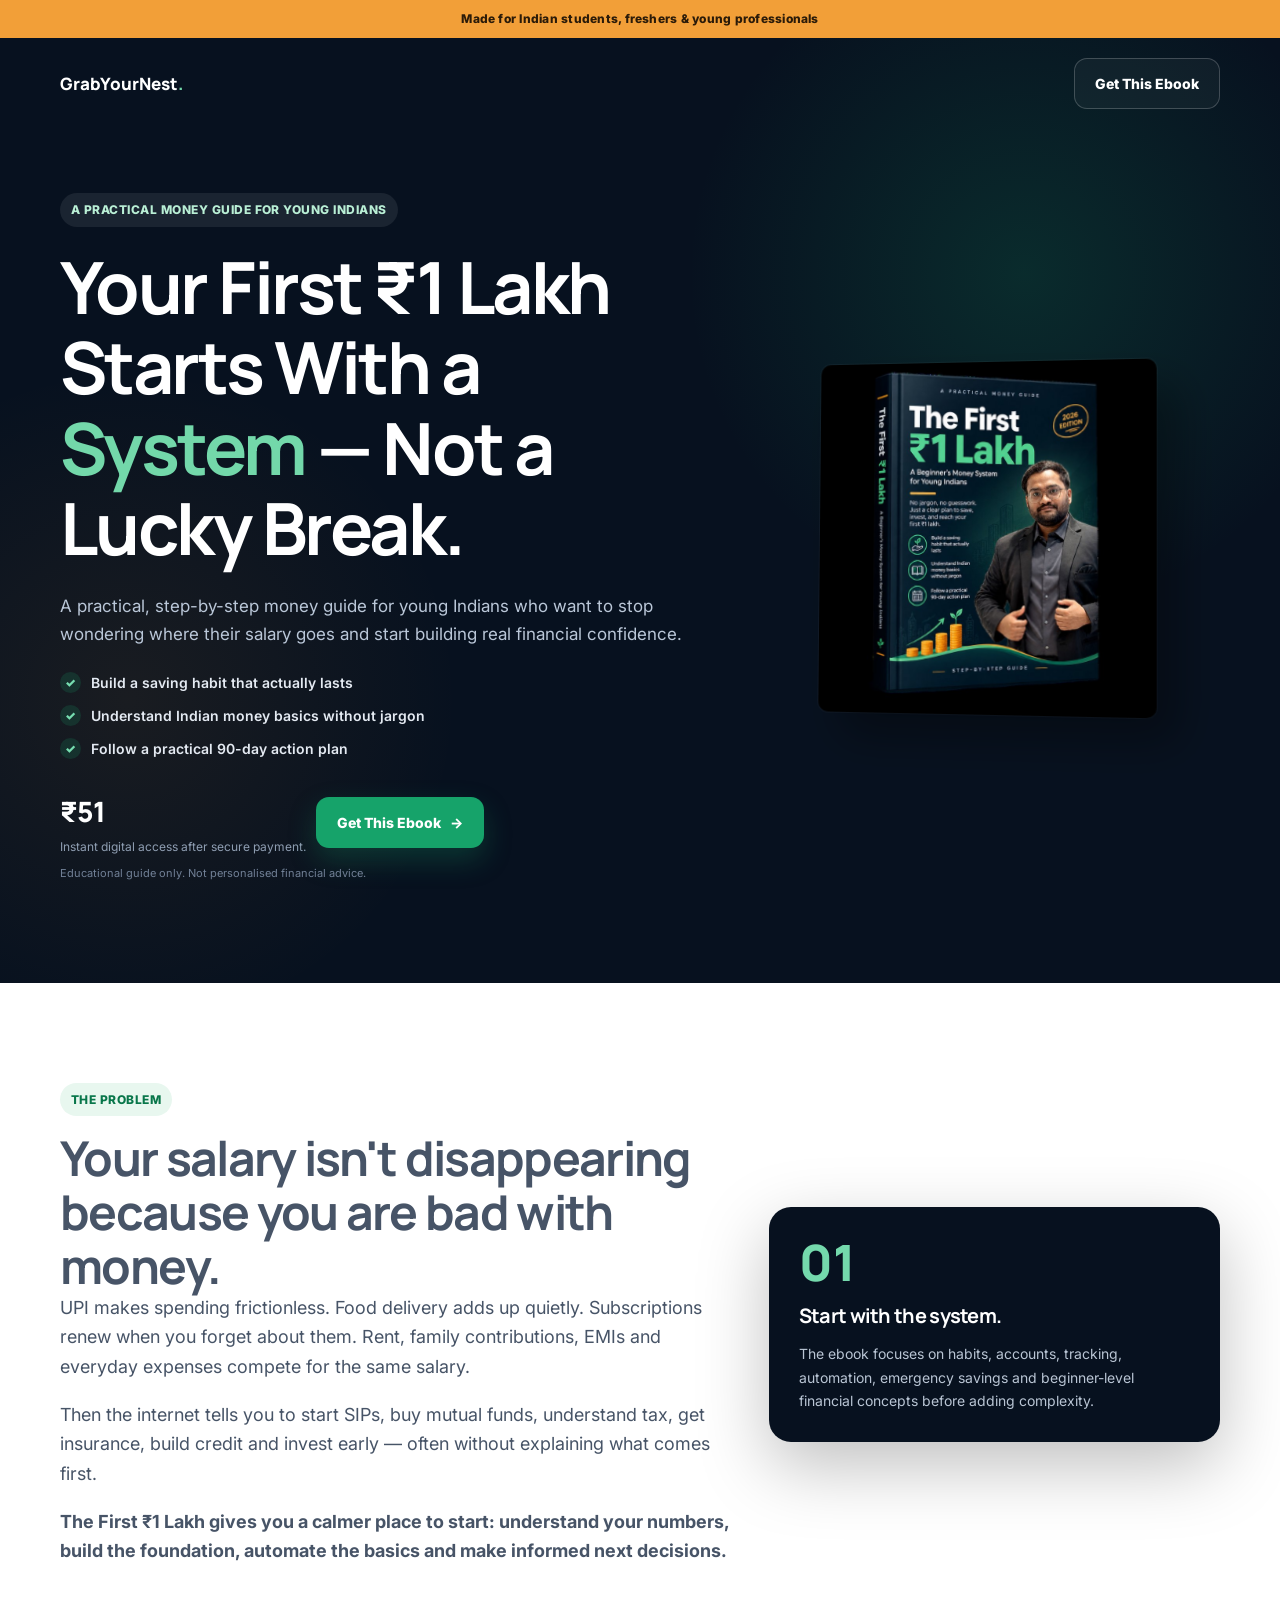
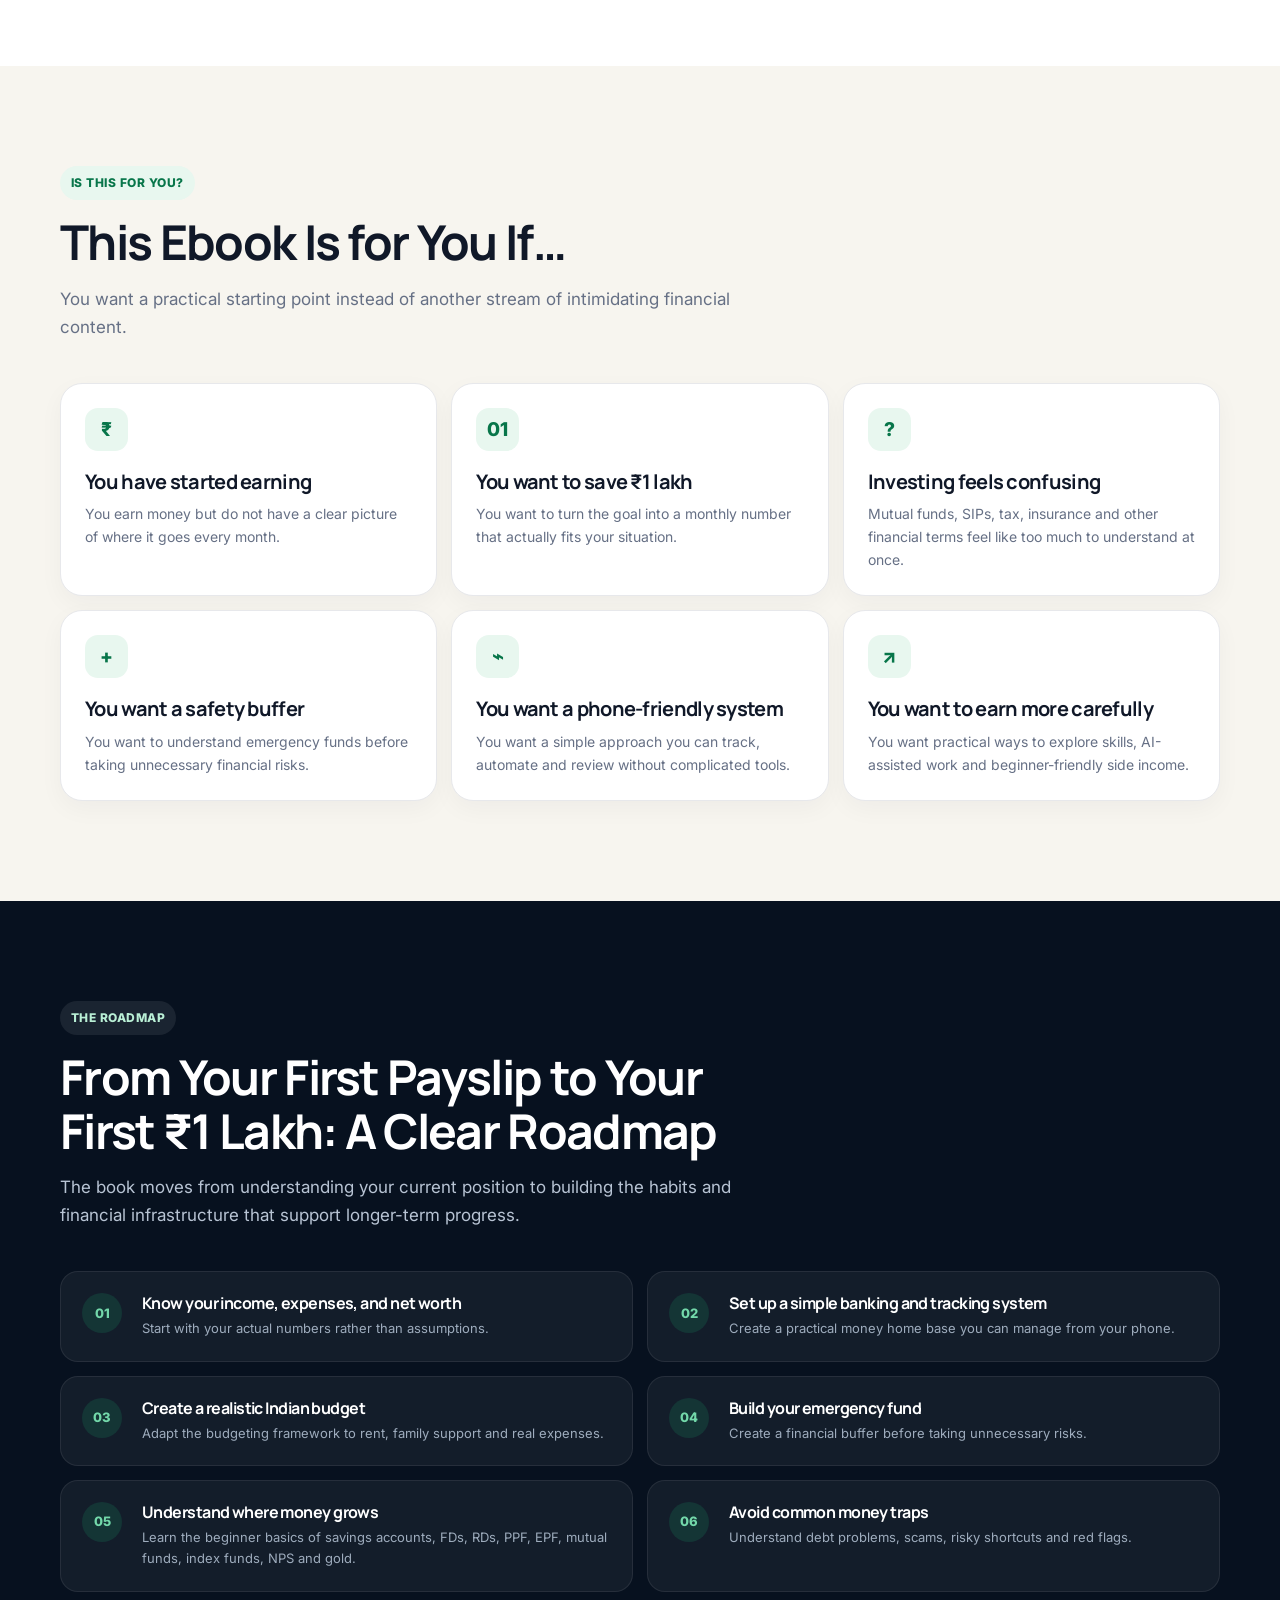
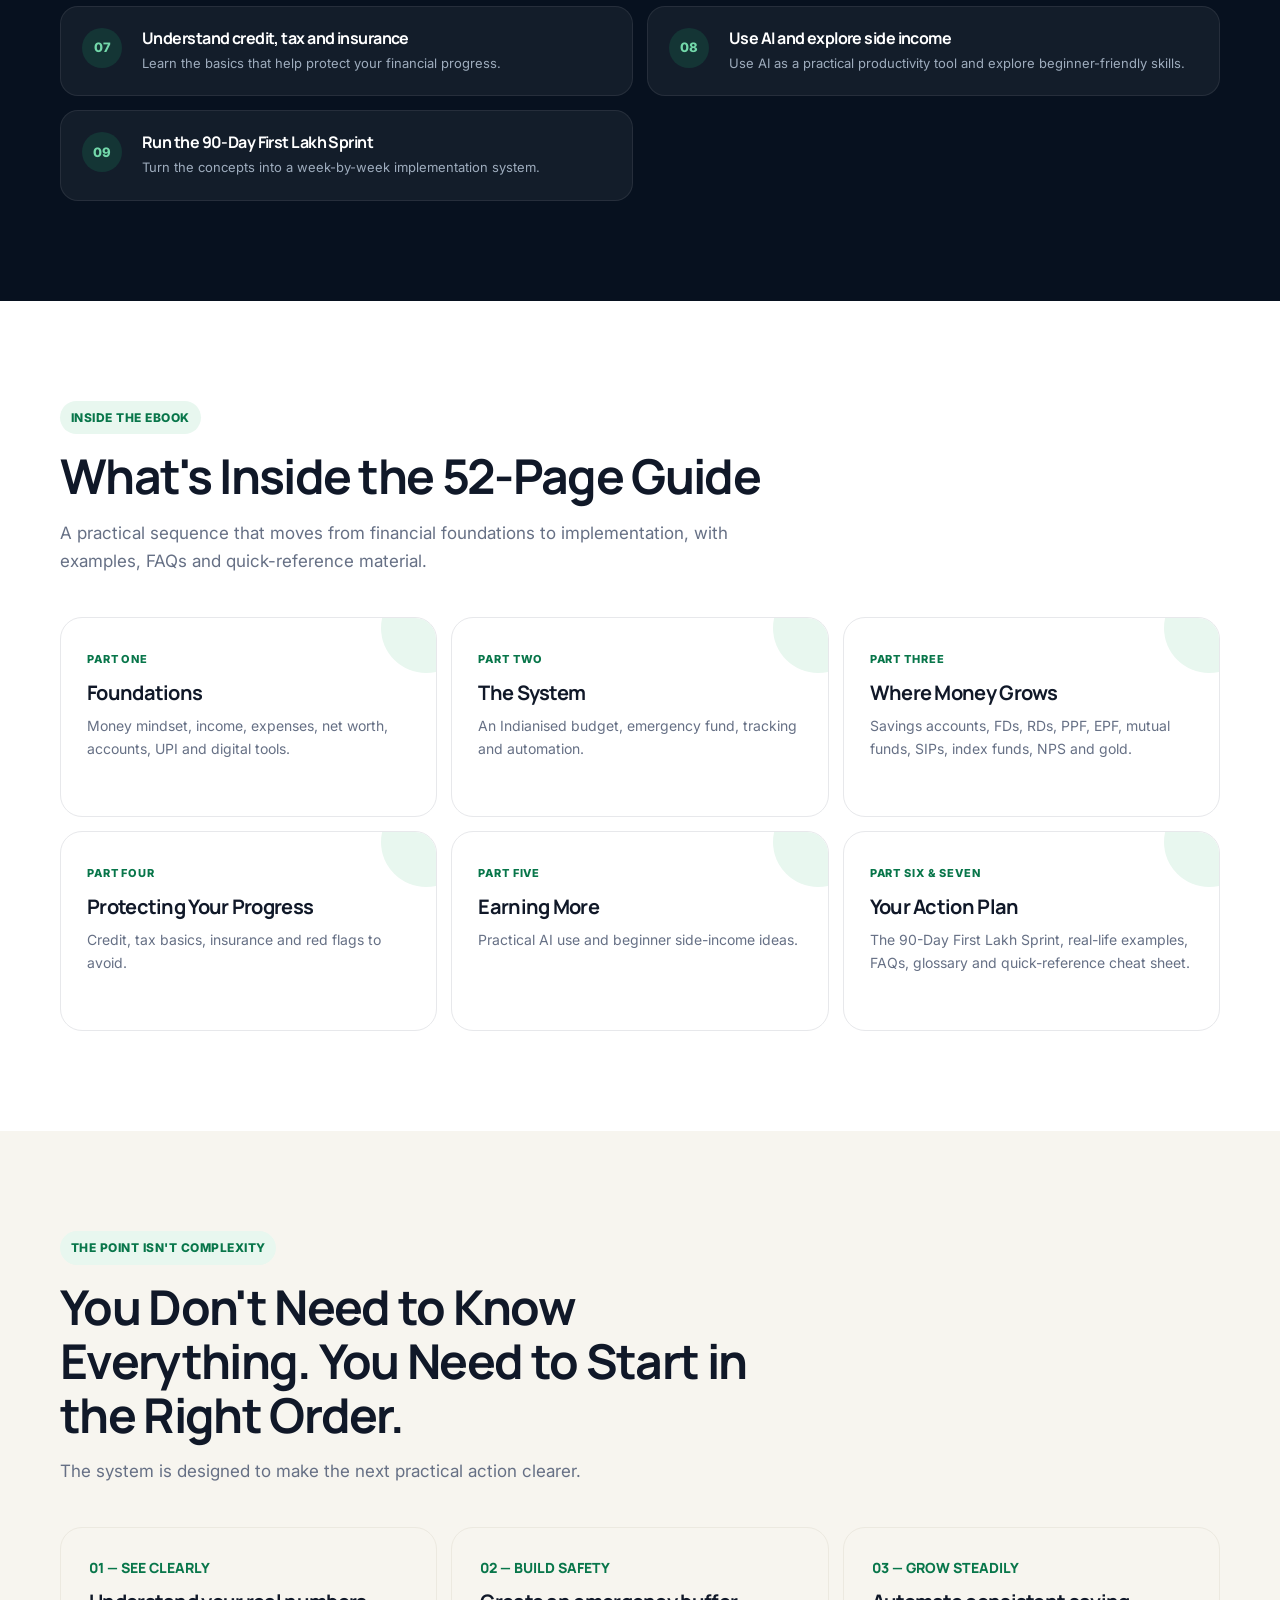
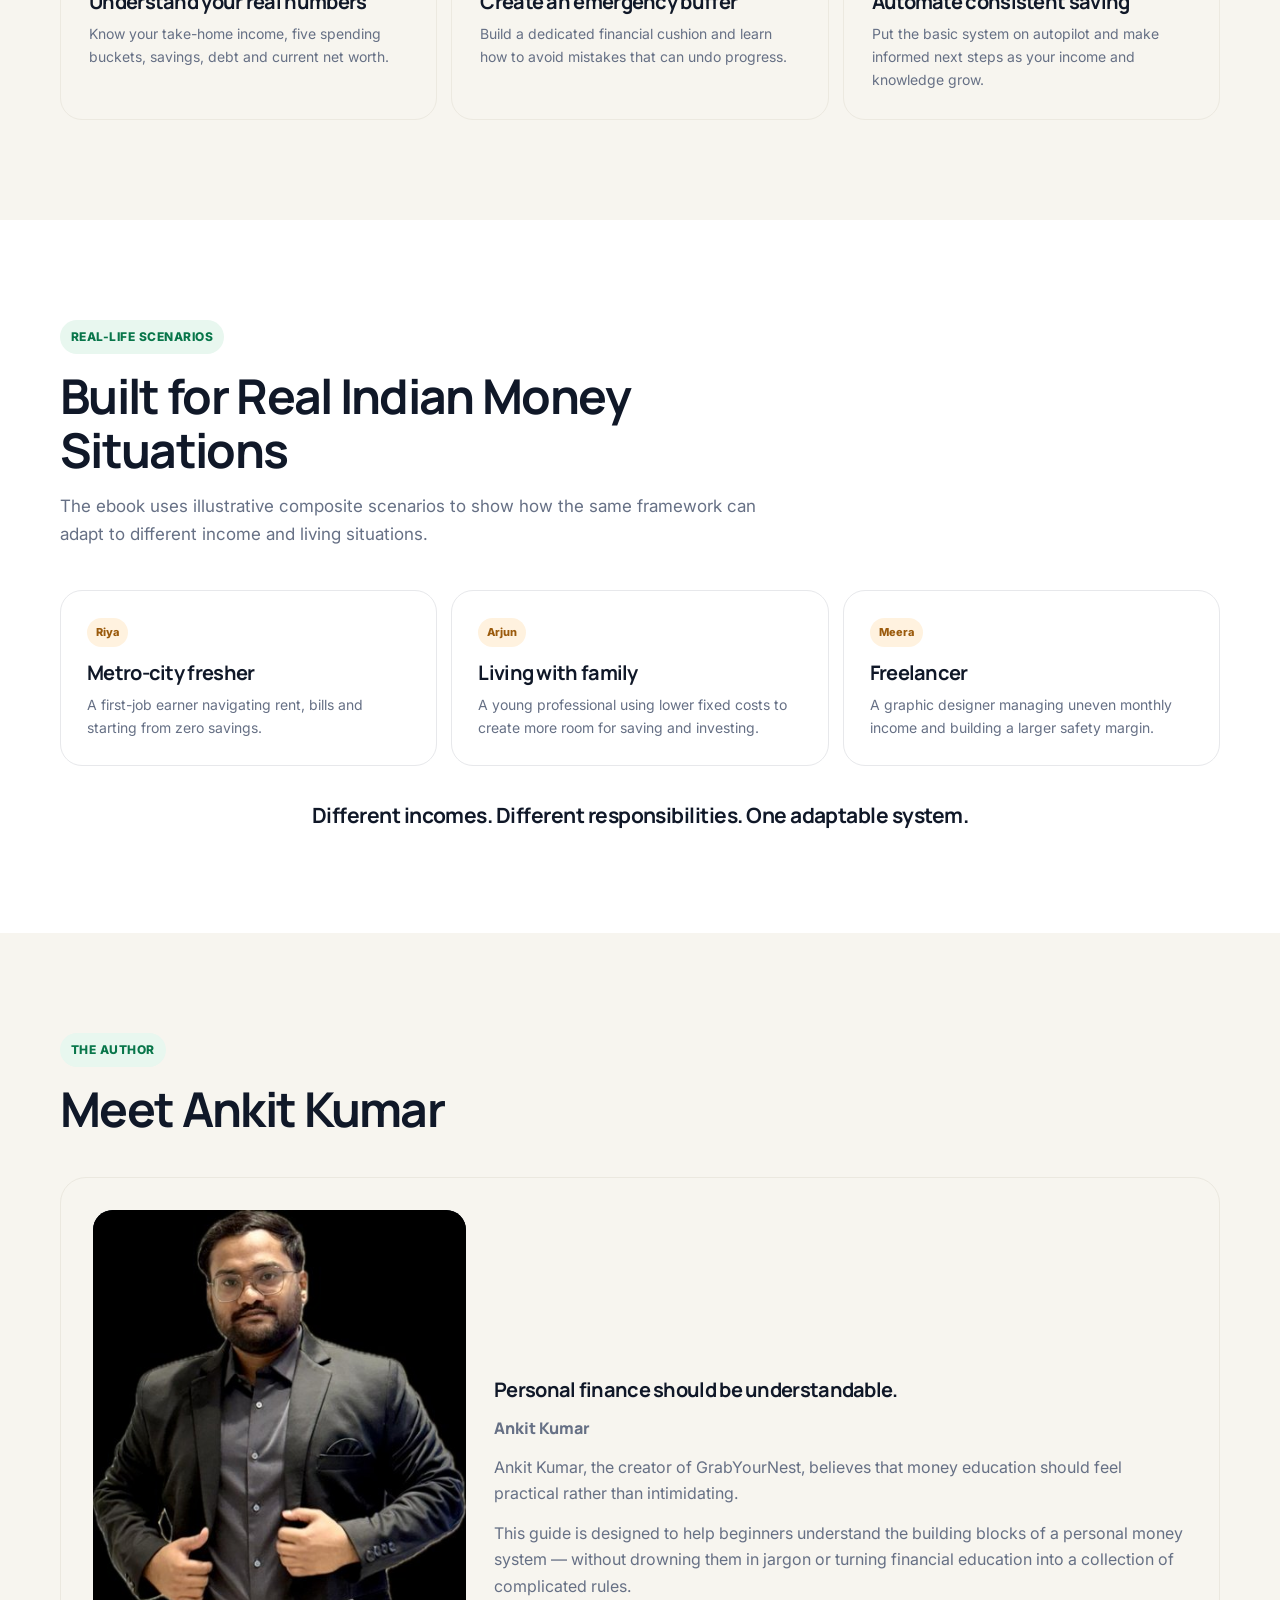
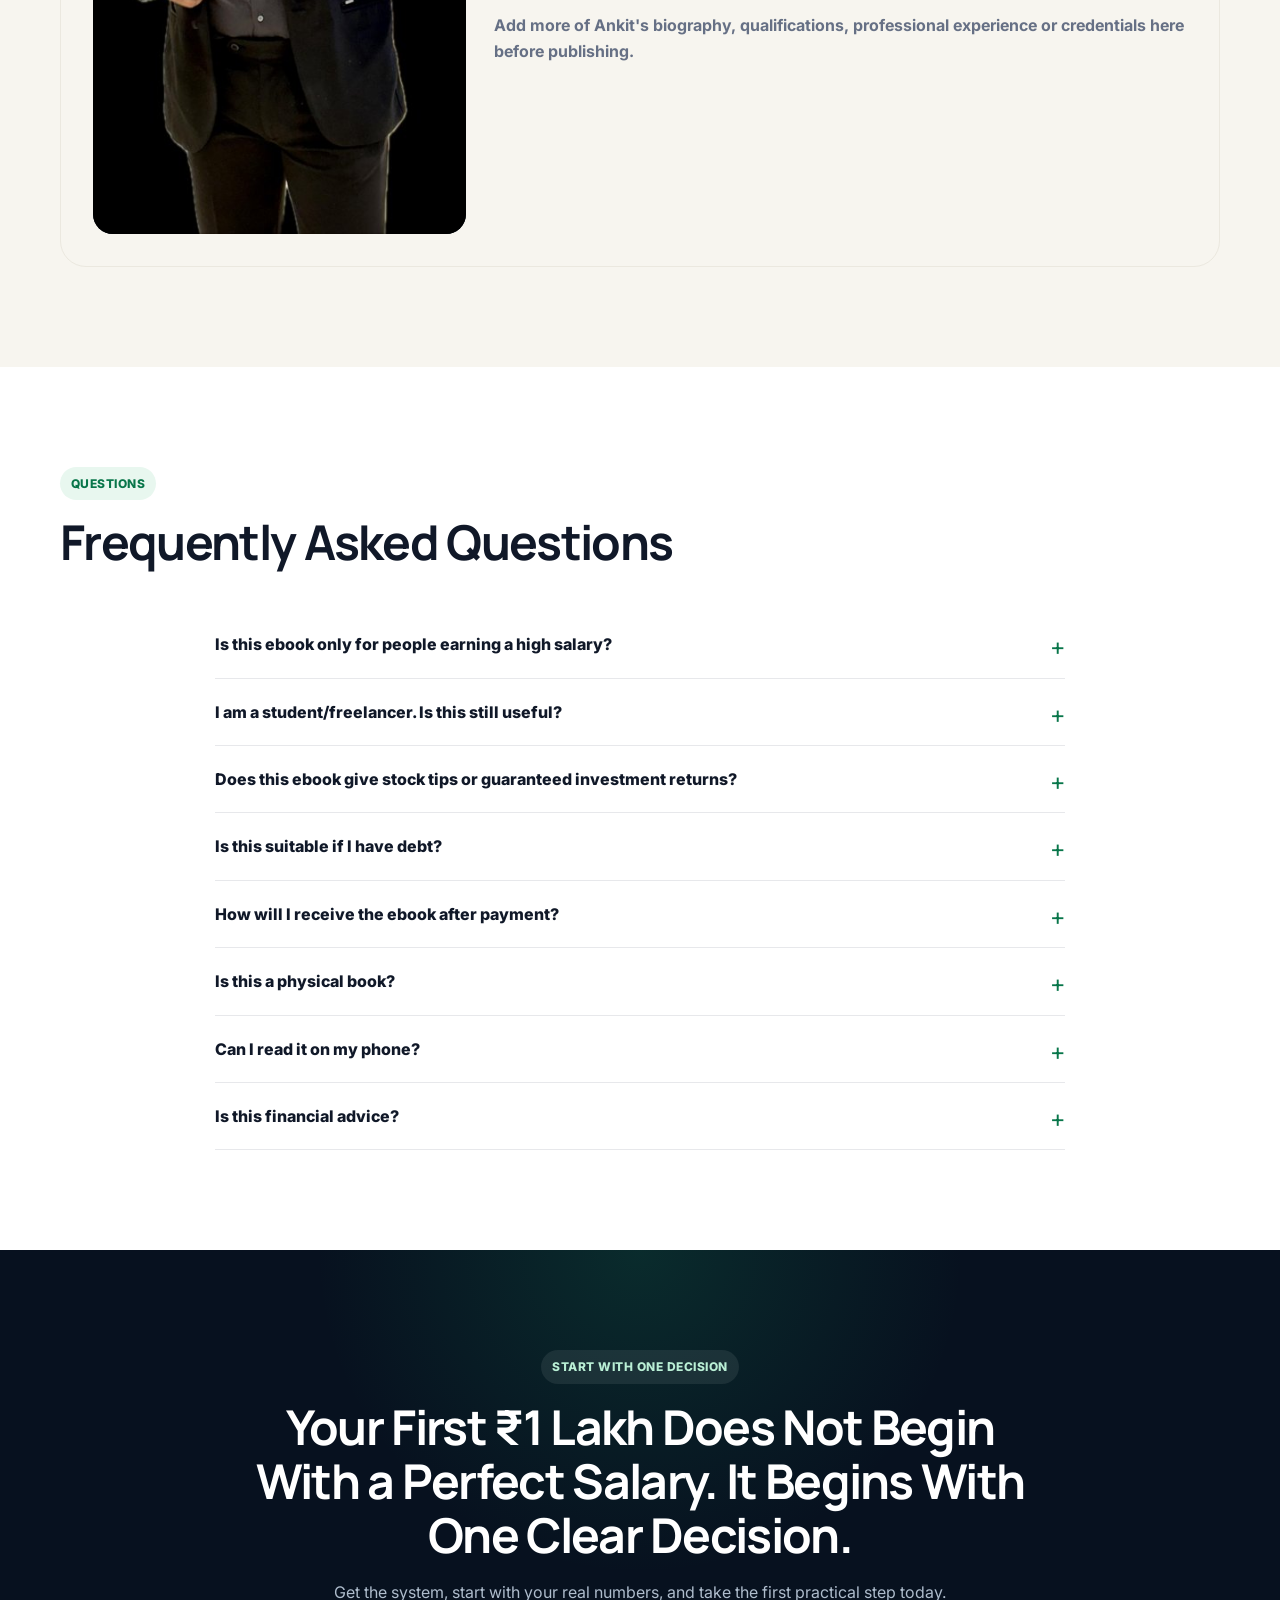
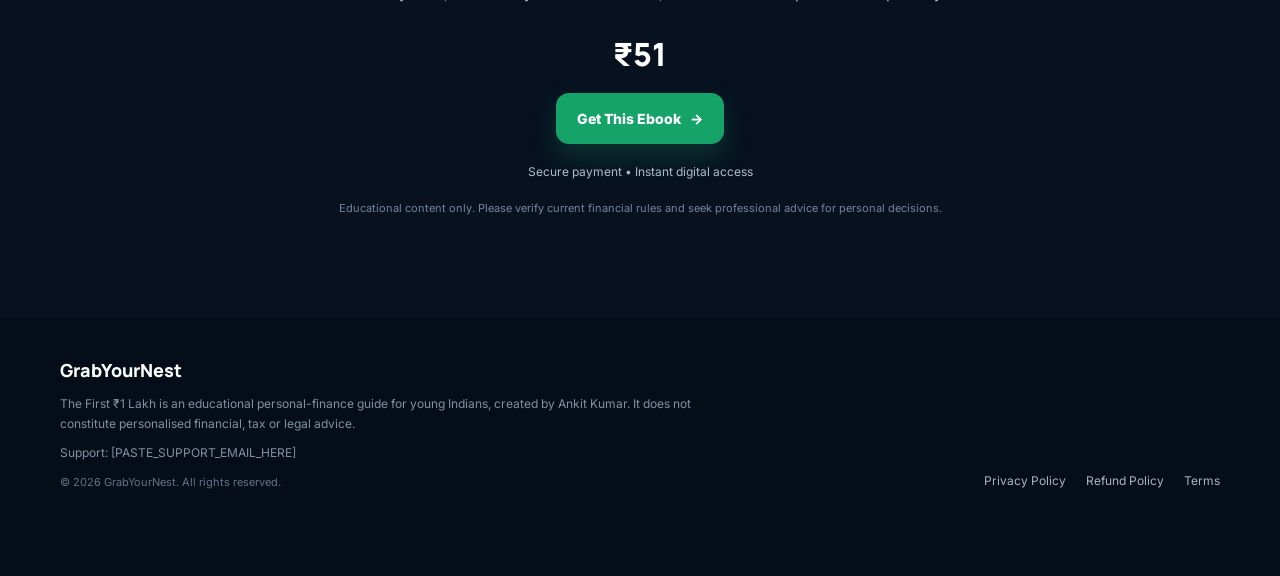
==== commit b94c1407: "Add files via upload" ====
--- a/index.html
+++ b/index.html
@@ -921,7 +921,7 @@
   <nav class="nav">
     <div class="container nav-inner">
       <a href="#" class="brand">
-        PaisaPath<span>.</span>
+        GrabYourNest<span>.</span>
       </a>
 
       <!-- Same-tab payment link -->
@@ -1420,7 +1420,7 @@
           <p class="author-name">Ankit Kumar</p>
 
           <p>
-            Ankit Kumar, the creator of PaisaPath, believes that money
+            Ankit Kumar, the creator of GrabYourNest, believes that money
             education should feel practical rather than intimidating.
           </p>
 
@@ -1595,7 +1595,7 @@
 
       <div>
         <div class="footer-brand">
-          PaisaPath
+          GrabYourNest
         </div>
 
         <p class="footer-text">
@@ -1612,7 +1612,7 @@
         </p>
 
         <p class="copyright">
-          © <span id="year"></span> PaisaPath. All rights reserved.
+          © <span id="year"></span> GrabYourNest. All rights reserved.
         </p>
       </div>
 
